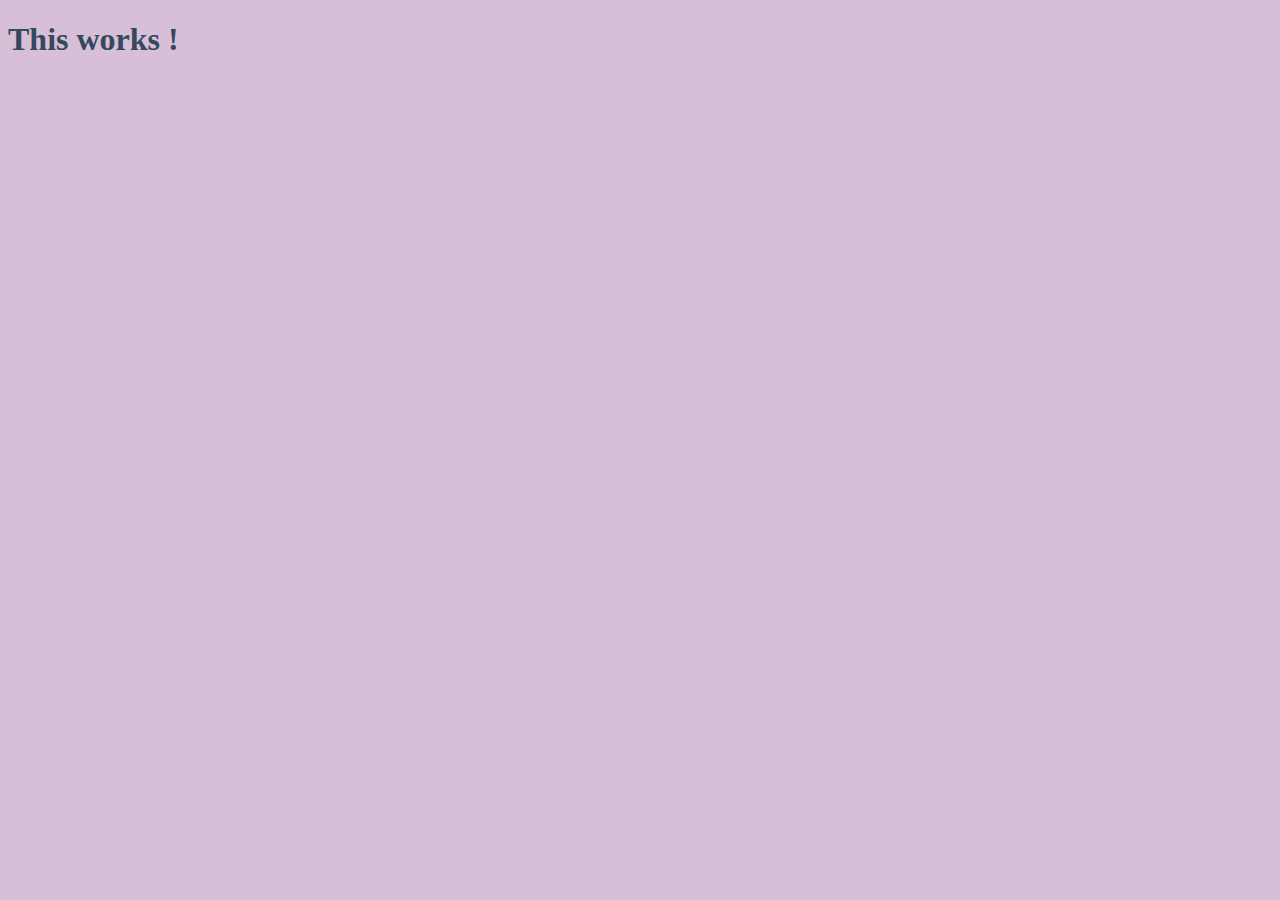
==== vanila-js/index.html @ 1d84665f "using classList and toggle" ====
<!DOCTYPE html>
<html lang="en">
  <head>
    <meta charset="UTF-8" />
    <meta name="viewport" content="width=device-width, initial-scale=1.0" />
    <title>Something</title>
    <link rel="stylesheet" href="index.css" />
  </head>
  <body>
    <h1 id="title" class="btn">This works !</h1>
    <script src="index.js"></script>
  </body>
</html>
---- vanila-js/index.css ----
body {
  background-color: thistle;
}
h1 {
  color: #34495e;
}
.btn {
  cursor: pointer;
}

.clicked {
  color: #7f9c9d;
}
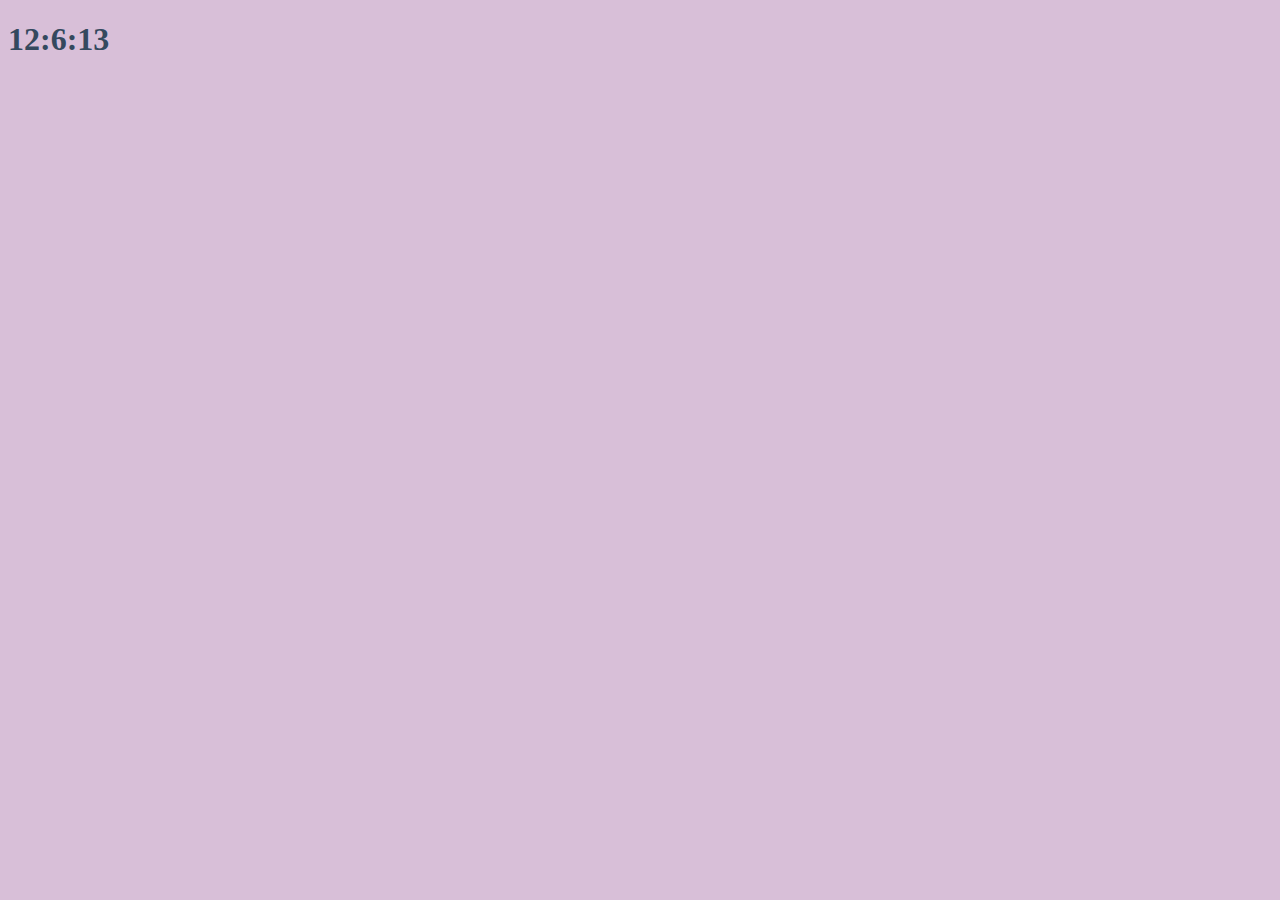
==== commit 76f81381: "created clock" ====
--- a/vanila-js/index.html
+++ b/vanila-js/index.html
@@ -7,7 +7,9 @@
     <link rel="stylesheet" href="index.css" />
   </head>
   <body>
-    <h1 id="title" class="btn">This works !</h1>
-    <script src="index.js"></script>
+    <div class="js-clock">
+      <h1>00:00</h1>
+    </div>
+    <script src="clock.js"></script>
   </body>
 </html>
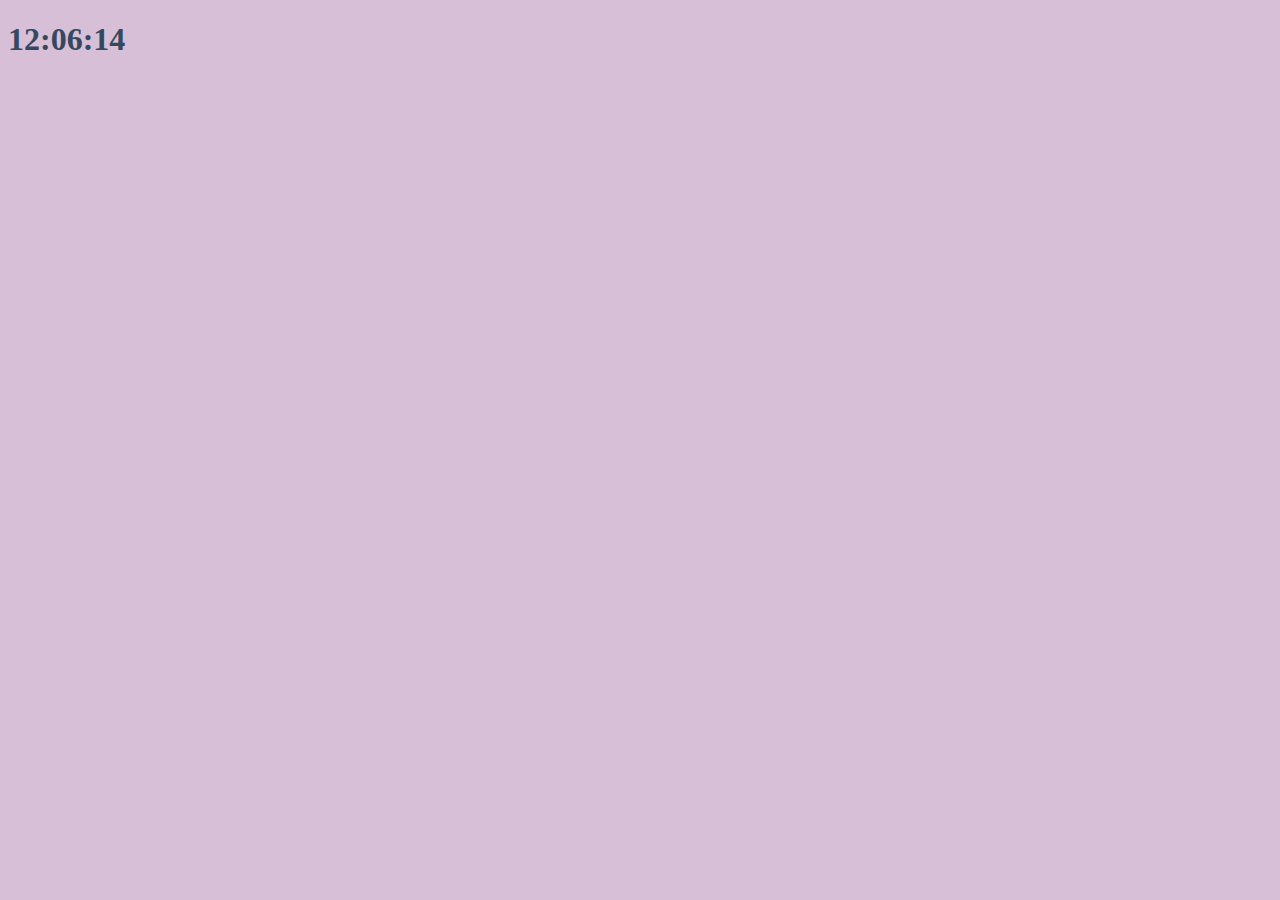
==== commit 467a2214: "saving the user name" ====
--- a/vanila-js/index.html
+++ b/vanila-js/index.html
@@ -10,6 +10,11 @@
     <div class="js-clock">
       <h1>00:00</h1>
     </div>
+    <form class="js-form form">
+      <input type="text" placeholder="What is your name?" />
+    </form>
+    <h4 class="js-greetings greetings"></h4>
     <script src="clock.js"></script>
+    <script src="greeting.js"></script>
   </body>
 </html>
--- a/vanila-js/index.css
+++ b/vanila-js/index.css
@@ -11,3 +11,10 @@
 .clicked {
   color: #7f9c9d;
 }
+.form,
+.greetings {
+  display: none;
+}
+.showing {
+  display: block;
+}
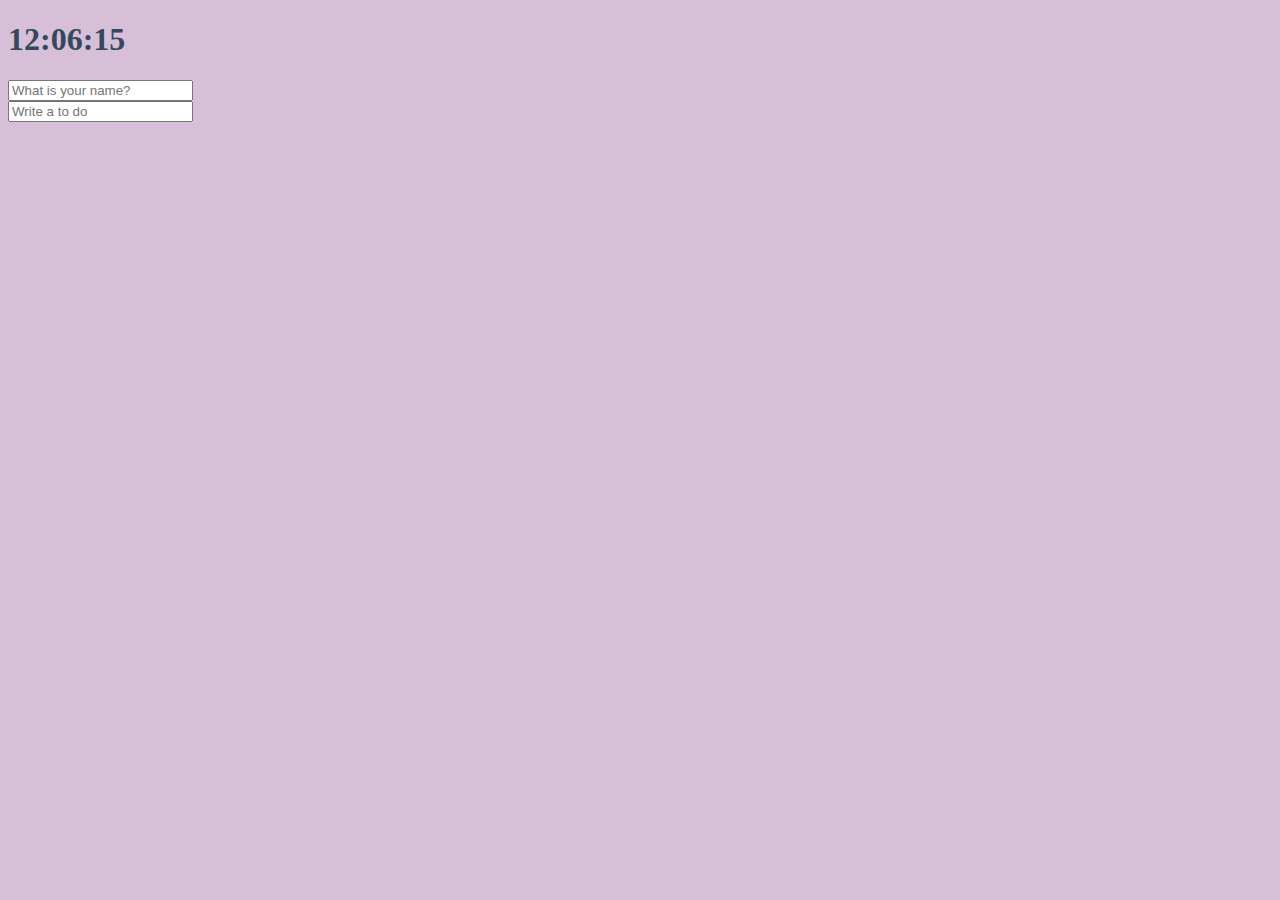
==== commit 92bc7afe: "created todo list" ====
--- a/vanila-js/index.html
+++ b/vanila-js/index.html
@@ -4,6 +4,7 @@
     <meta charset="UTF-8" />
     <meta name="viewport" content="width=device-width, initial-scale=1.0" />
     <title>Something</title>
+    <meta charset="utf-8" />
     <link rel="stylesheet" href="index.css" />
   </head>
   <body>
@@ -14,7 +15,12 @@
       <input type="text" placeholder="What is your name?" />
     </form>
     <h4 class="js-greetings greetings"></h4>
+    <form class="js-toDoForm">
+      <input type="text" placeholder="Write a to do" />
+    </form>
+    <ul class="js-toDoList"></ul>
     <script src="clock.js"></script>
     <script src="greeting.js"></script>
+    <script src="todo.js"></script>
   </body>
 </html>
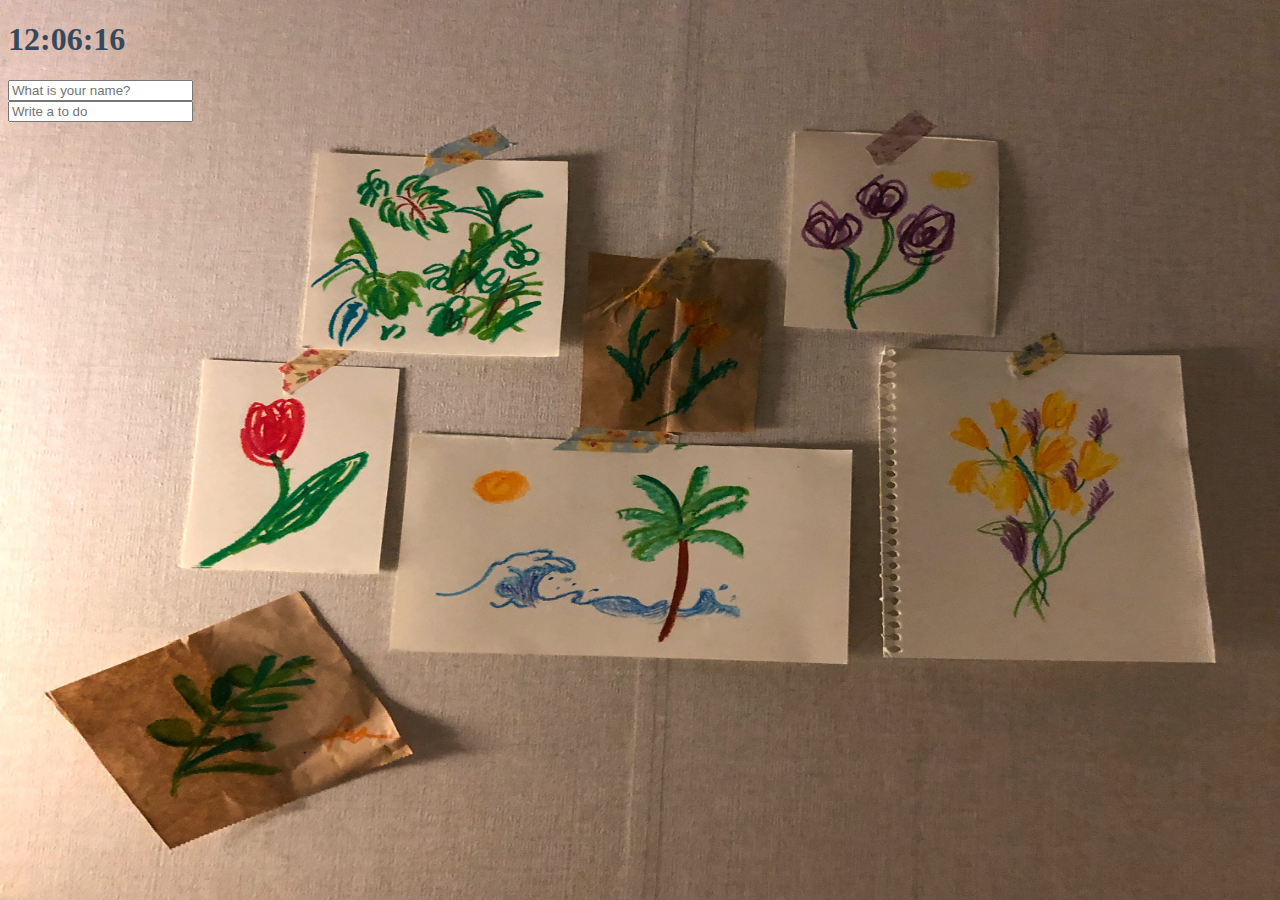
==== commit 8fd419f0: "set background images" ====
--- a/vanila-js/index.html
+++ b/vanila-js/index.html
@@ -22,5 +22,6 @@
     <script src="clock.js"></script>
     <script src="greeting.js"></script>
     <script src="todo.js"></script>
+    <script src="bg.js"></script>
   </body>
 </html>
--- a/vanila-js/index.css
+++ b/vanila-js/index.css
@@ -1,5 +1,5 @@
 body {
-  background-color: thistle;
+  background-color: #2c3e50;
 }
 h1 {
   color: #34495e;
@@ -18,3 +18,22 @@
 .showing {
   display: block;
 }
+
+@keyframes fadeIn {
+  from {
+    opacity: 0;
+  }
+  to {
+    opacity: 1;
+  }
+}
+
+.bgImage {
+  position: absolute;
+  top: 0;
+  left: 0;
+  width: 100%;
+  height: 100%;
+  z-index: -1;
+  animation: fadeIn 0.5s linear;
+}
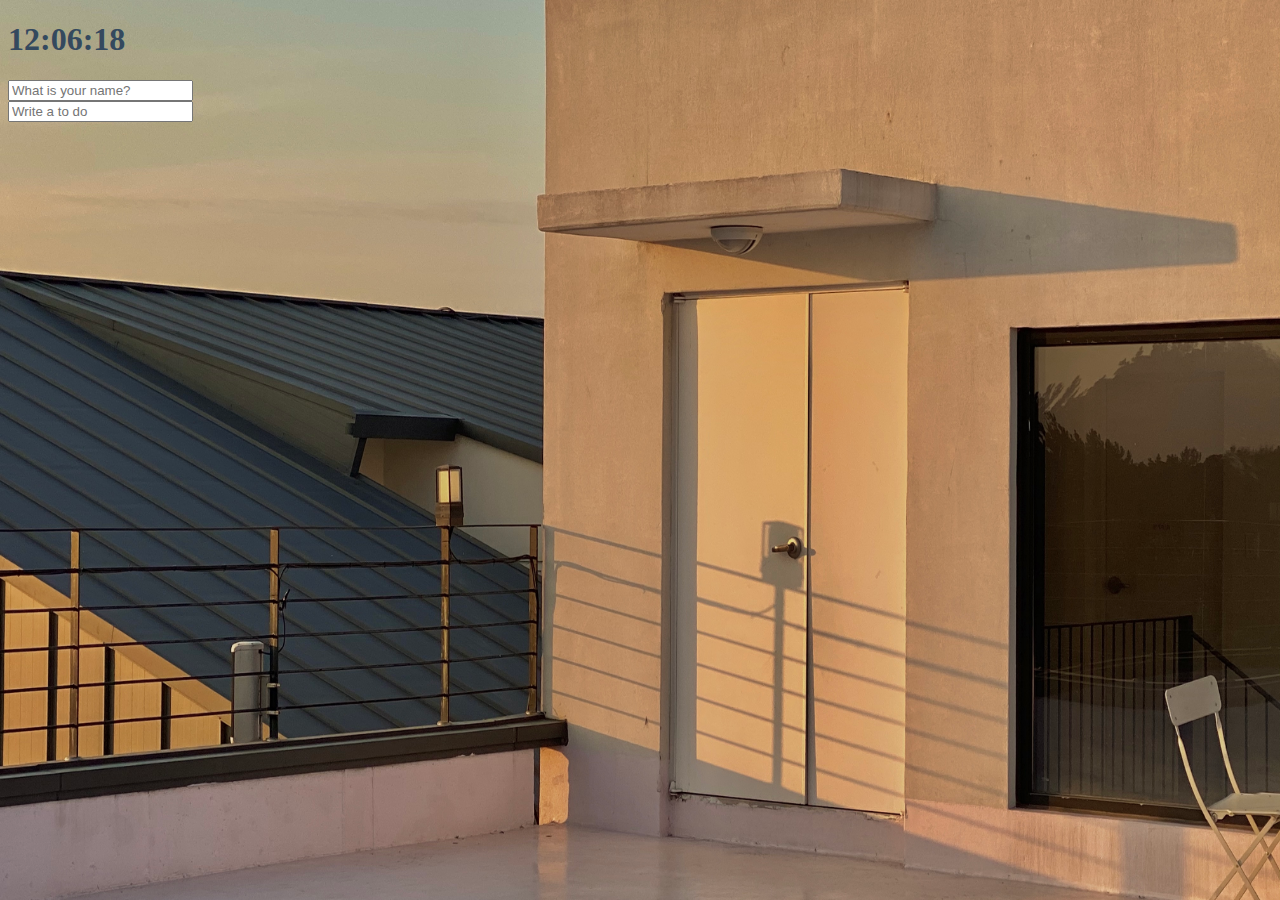
==== commit c24da312: "added weather" ====
--- a/vanila-js/index.html
+++ b/vanila-js/index.html
@@ -23,5 +23,6 @@
     <script src="greeting.js"></script>
     <script src="todo.js"></script>
     <script src="bg.js"></script>
+    <script src="weather.js"></script>
   </body>
 </html>
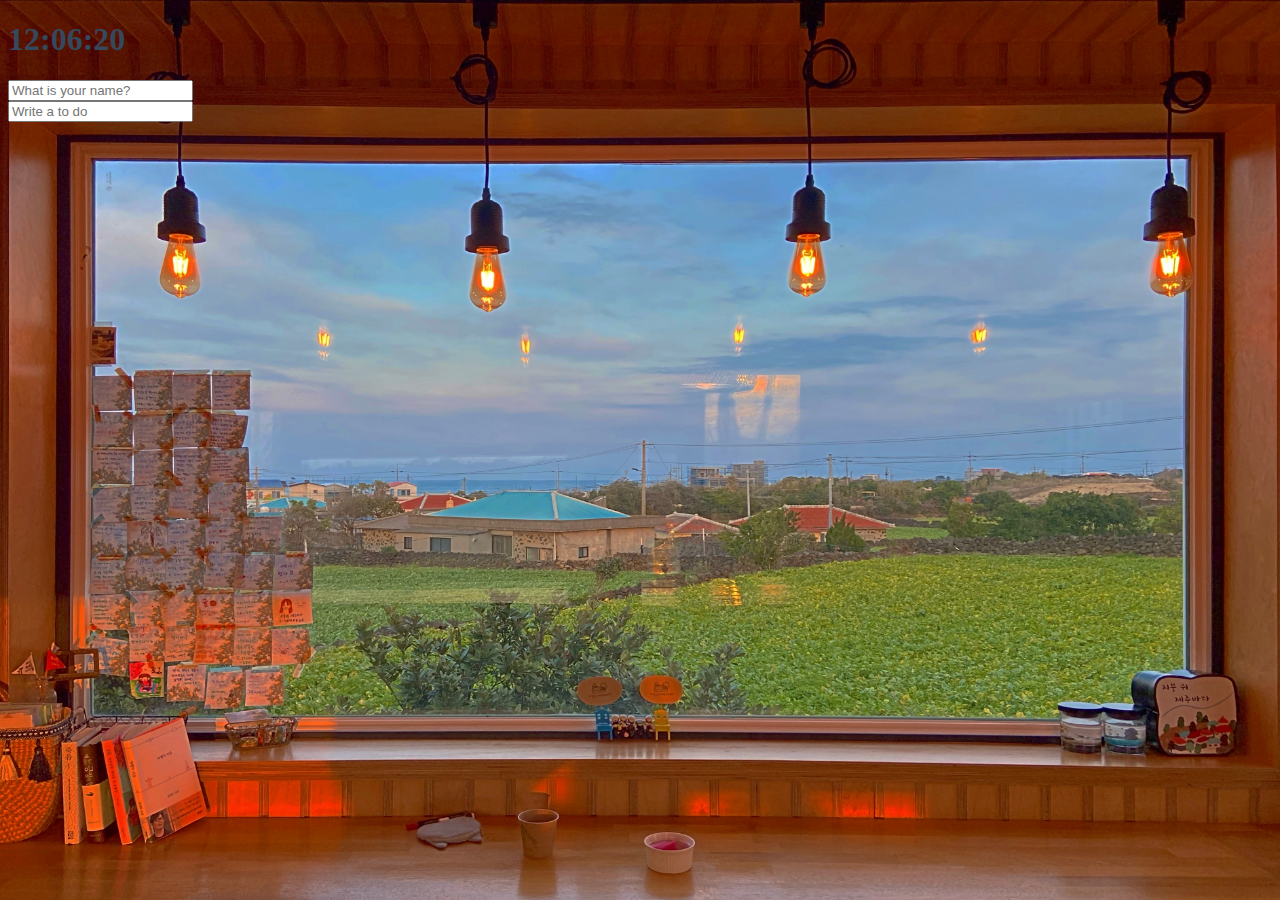
==== commit a1aa76a0: "added temperature and name of city" ====
--- a/vanila-js/index.html
+++ b/vanila-js/index.html
@@ -19,6 +19,7 @@
       <input type="text" placeholder="Write a to do" />
     </form>
     <ul class="js-toDoList"></ul>
+    <span class="js-weather"></span>
     <script src="clock.js"></script>
     <script src="greeting.js"></script>
     <script src="todo.js"></script>
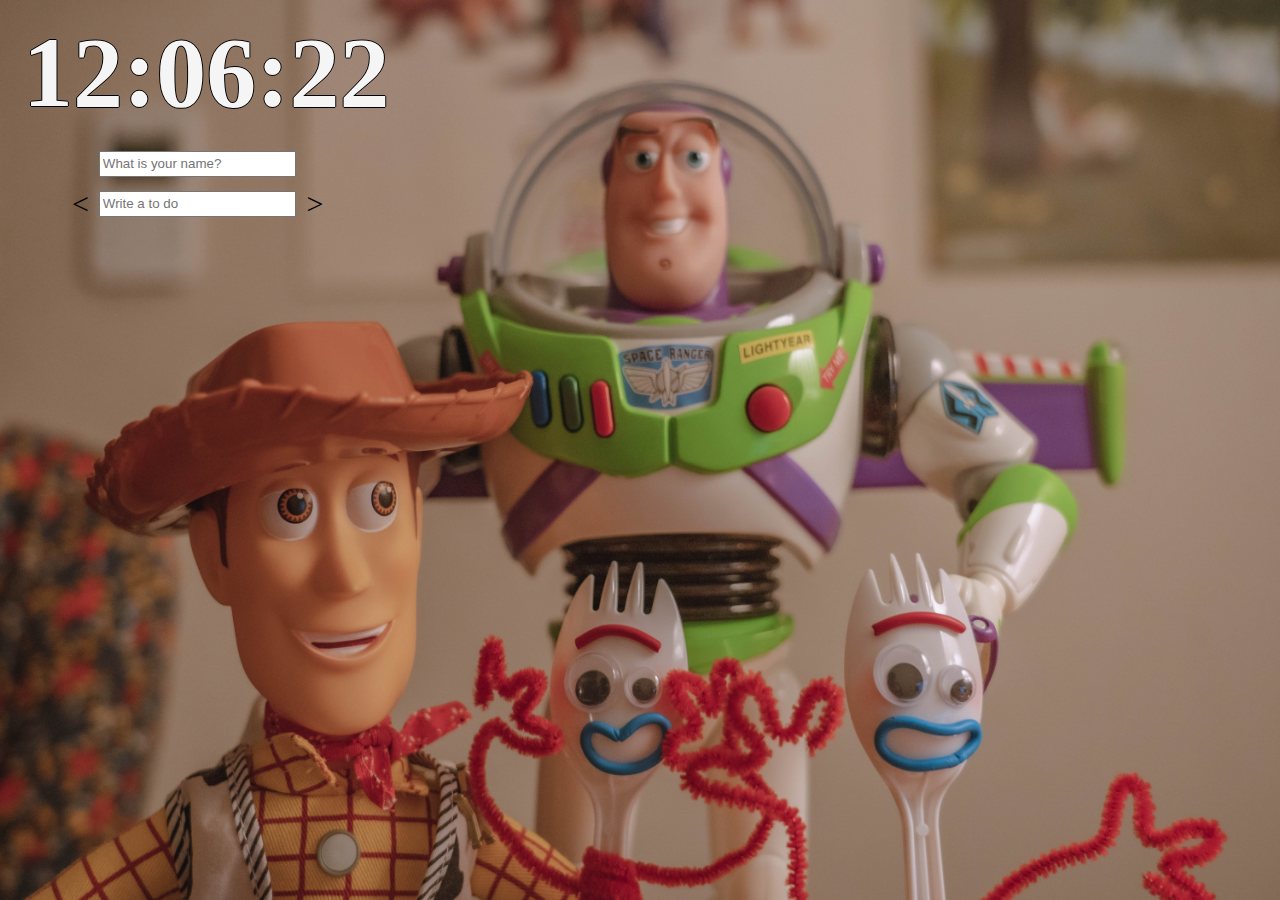
==== commit 3bb4b8e5: "날씨 todo 업뎃" ====
--- a/vanila-js/index.html
+++ b/vanila-js/index.html
@@ -11,19 +11,23 @@
     <div class="js-clock">
       <h1>00:00</h1>
     </div>
-    <form class="js-form form">
-      <input type="text" placeholder="What is your name?" />
-    </form>
-    <h4 class="js-greetings greetings"></h4>
-    <form class="js-toDoForm">
-      <input type="text" placeholder="Write a to do" />
-    </form>
-    <ul class="js-toDoList"></ul>
-    <span class="js-weather"></span>
-    <script src="clock.js"></script>
-    <script src="greeting.js"></script>
-    <script src="todo.js"></script>
-    <script src="bg.js"></script>
-    <script src="weather.js"></script>
+    <div class="string">
+      <form class="js-form form">
+        <input type="text" placeholder="What is your name?" />
+      </form>
+      <h4 class="js-greetings greetings"></h4>
+      <form class="js-toDoForm">
+        <span class="todo-brackets"> < </span>
+        <input type="text" placeholder="Write a to do" />
+        <span class="todo-brackets"> > </span>
+      </form>
+      <ul class="js-toDoList"></ul>
+      <span class="js-weather"></span>
+      <script src="clock.js"></script>
+      <script src="greeting.js"></script>
+      <script src="todo.js"></script>
+      <script src="bg.js"></script>
+      <script src="weather.js"></script>
+    </div>
   </body>
 </html>
--- a/vanila-js/index.css
+++ b/vanila-js/index.css
@@ -2,8 +2,24 @@
   background-color: #2c3e50;
 }
 h1 {
-  color: #34495e;
+  color: whitesmoke;
+  text-shadow: -1px 0 black, 0 1px black, 1px 0 black, 0 -1px black;
+  font-size: 100px;
+  margin: 15px;
 }
+
+.js-clock,
+.string {
+  width: 30%;
+  text-align: center;
+  font-size: 20px;
+}
+
+input {
+  width: 50%;
+  height: 20px;
+}
+
 .btn {
   cursor: pointer;
 }
@@ -14,7 +30,32 @@
 .form,
 .greetings {
   display: none;
+  margin-top: 20px;
+  margin-bottom: 10px;
 }
+.js-greetings {
+  font-size: 40px;
+  background-color: rgba(137, 119, 173, 0.5);
+}
+
+.js-toDoList {
+  text-align: left;
+}
+.js-toDoForm {
+  display: flex;
+  align-items: center;
+  justify-content: center;
+}
+
+.js-toDoForm input {
+  margin-left: 10px;
+  margin-right: 10px;
+}
+
+.todo-brackets {
+  font-size: 30px;
+}
+
 .showing {
   display: block;
 }
